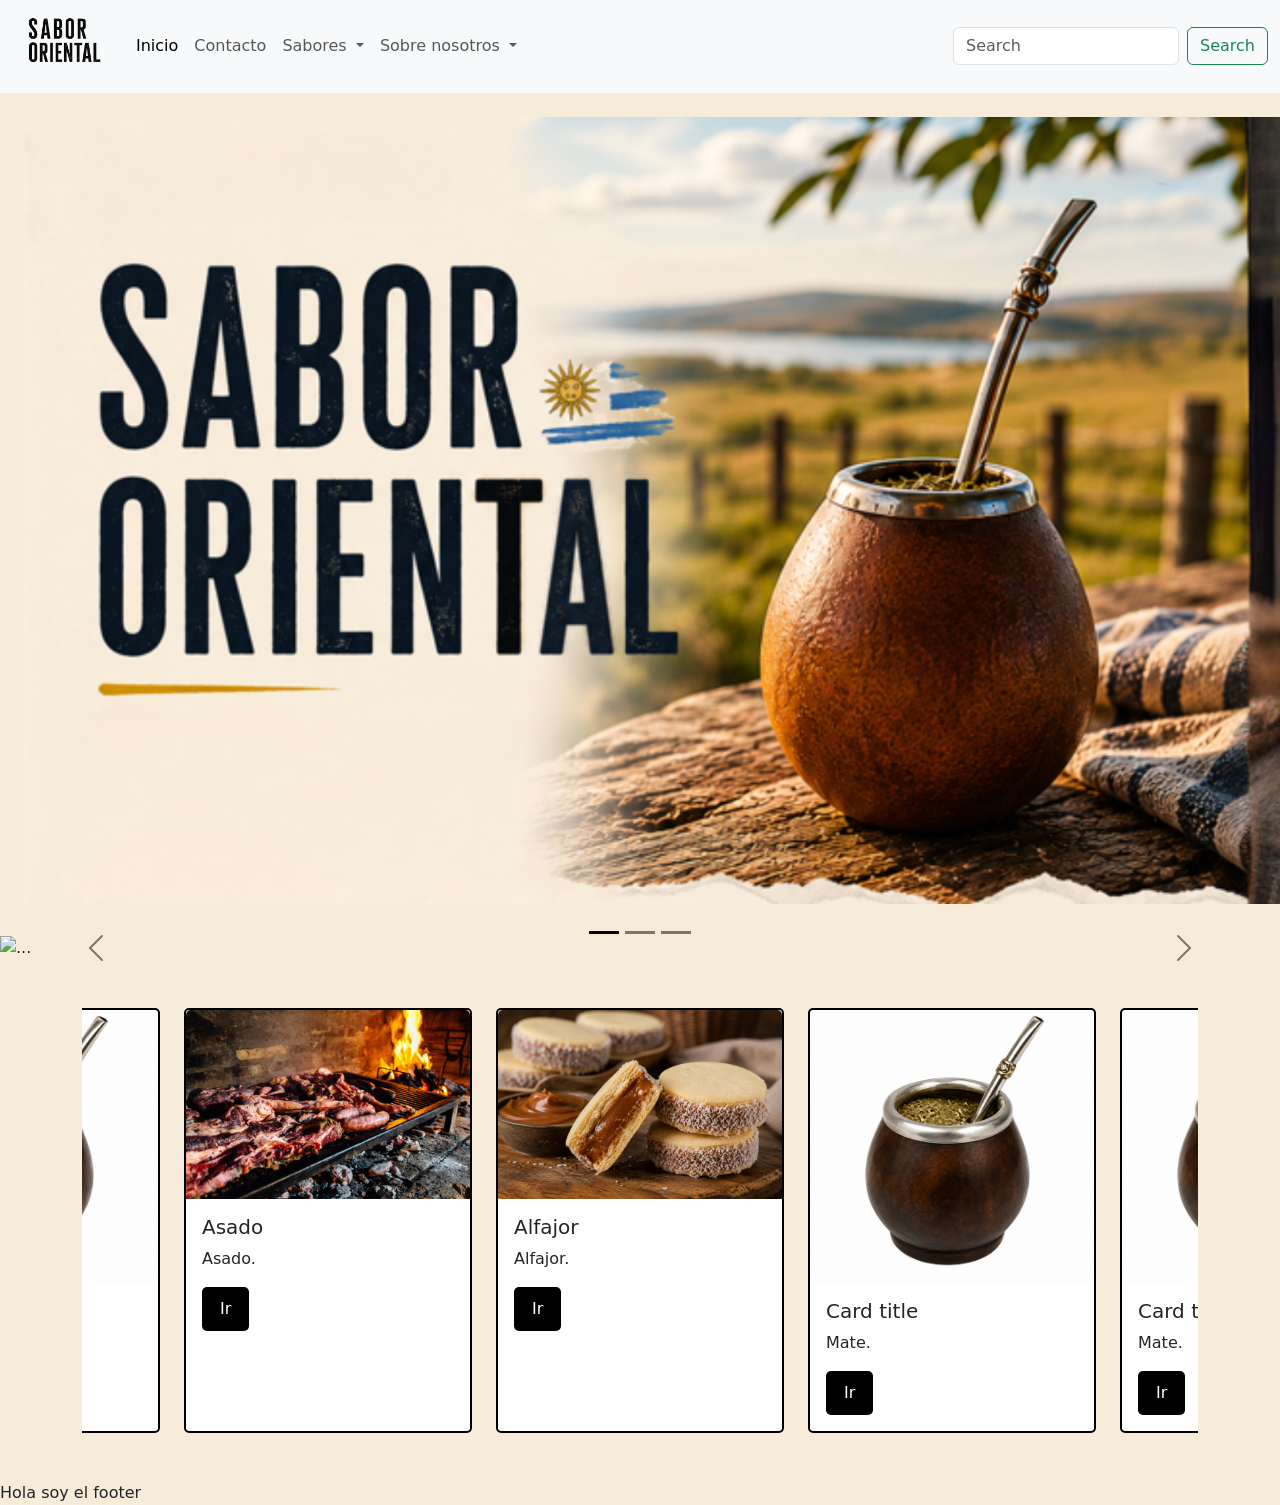
==== front/home/index.html @ 4f82138b "carrusel para arreglar" ====
<!doctype html>
<!-- Tipo de documento HTML5 -->
<html lang="es">
  <!-- Idioma de la página configurado a español -->
  <head>
    <!-- Conjunto de caracteres para la página -->
    <meta charset="UTF-8" />
    <!-- Permite que el diseño responda al ancho de pantalla de dispositivos móviles -->
    <meta name="viewport" content="width=device-width, initial-scale=1.0" />
    <!-- Título que se muestra en la pestaña del navegador -->
    <title>Revista Digital</title>
    <link
      href="https://cdn.jsdelivr.net/npm/bootstrap@5.3.8/dist/css/bootstrap.min.css"
      rel="stylesheet"
      integrity="sha384-sRIl4kxILFvY47J16cr9ZwB07vP4J8+LH7qKQnuqkuIAvNWLzeN8tE5YBujZqJLB"
      crossorigin="anonymous"
    />

    <!-- Estilos personalizados del proyecto -->
    <link rel="stylesheet" href="/front/css/estilos.css" />
  </head>
  <body>
    <!-- Barra de navegación simple con el nombre del sitio -->
    <nav class="navbar navbar-expand-lg bg-body-tertiary">
      <div class="container-fluid">
        <a class="navbar-brand" href="#">
          <img
            src="/front/imagenes/titulo.png"
            width="100"
            height="auto"
            alt="Logo"
          />
        </a>
        <button
          class="navbar-toggler"
          type="button"
          data-bs-toggle="collapse"
          data-bs-target="#navbarSupportedContent"
          aria-controls="navbarSupportedContent"
          aria-expanded="false"
          aria-label="Toggle navigation"
        >
          <span class="navbar-toggler-icon"></span>
        </button>
        <div class="collapse navbar-collapse" id="navbarSupportedContent">
          <ul class="navbar-nav me-auto mb-2 mb-lg-0">
            <li class="nav-item">
              <a class="nav-link active" aria-current="page" href="#">Inicio</a>
            </li>
            <li class="nav-item">
              <a class="nav-link" href="#">Contacto</a>
            </li>
            <li class="nav-item dropdown">
              <a
                class="nav-link dropdown-toggle"
                href="#"
                role="button"
                data-bs-toggle="dropdown"
                aria-expanded="false"
              >
                Sabores
              </a>
              <ul class="dropdown-menu">
                <li><a class="dropdown-item" href="#">Asado</a></li>
                <li><a class="dropdown-item" href="#">Torta frita</a></li>
                <li><a class="dropdown-item" href="#">Chivito</a></li>
                <li><a class="dropdown-item" href="#">Alfajor</a></li>
                <li><a class="dropdown-item" href="#">Mate</a></li>
                <li><hr class="dropdown-divider" /></li>
                <li>
                  <a class="dropdown-item" href="#">Something else here</a>
                </li>
              </ul>
            </li>
            <li class="nav-item dropdown">
              <a
                class="nav-link dropdown-toggle"
                href="#"
                role="button"
                data-bs-toggle="dropdown"
                aria-expanded="false"
              >
                Sobre nosotros
              </a>
              <ul class="dropdown-menu">
                <li><a class="dropdown-item" href="#">Lusmila</a></li>
                <li><a class="dropdown-item" href="#">Agustin</a></li>
                <li><a class="dropdown-item" href="#">Martha</a></li>
                <li><a class="dropdown-item" href="#">Santiago</a></li>
                <li><a class="dropdown-item" href="#">Pablo</a></li>
                <li><hr class="dropdown-divider" /></li>
                <li>
                  <a class="dropdown-item" href="#">Grupo 4 </a>
                </li>
              </ul>
            </li>
          </ul>
          <form class="d-flex" role="search">
            <input
              class="form-control me-2"
              type="search"
              placeholder="Search"
              aria-label="Search"
            />
            <button class="btn btn-outline-success" type="submit">
              Search
            </button>
          </form>
        </div>
      </div>
    </nav>
    <main>
      <!-- Sección principal de cabecera con un contenedor Bootstrap -->
      <hero class="container my-5">
        <h1 class="">
          <!-- Imagen del título del sitio -->
          <img
            class="cabecera"
            src="/front/imagenes/Saborfinal.png"
            width="px"
            height=""
            alt="titulo"
          />
        </h1>
      </hero>
      <div id="carouselExampleDark" class="carousel carousel-dark slide">
        <div class="carousel-indicators">
          <button
            type="button"
            data-bs-target="#carouselExampleDark"
            data-bs-slide-to="0"
            class="active"
            aria-current="true"
            aria-label="Slide 1"
          ></button>
          <button
            type="button"
            data-bs-target="#carouselExampleDark"
            data-bs-slide-to="1"
            aria-label="Slide 2"
          ></button>
          <button
            type="button"
            data-bs-target="#carouselExampleDark"
            data-bs-slide-to="2"
            aria-label="Slide 3"
          ></button>
        </div>
        <div class="carousel-inner">
          <div class="carousel-item active" data-bs-interval="10000">
            <img src="..." class="d-block w-100" alt="..." />
            <div class="carousel-caption d-none d-md-block">
              <h5>First slide label</h5>
              <p>
                Some representative placeholder content for the first slide.
              </p>
            </div>
          </div>
          <div class="carousel-item" data-bs-interval="2000">
            <img src="/front/imagenes/asado.jpg" class="d-block w-50" alt="" />
            <div class="carousel-caption d-none d-md-block">
              <h5>Asado</h5>
              <p>3 tristes tigres</p>
            </div>
          </div>
          <div class="carousel-item">
            <img
              src="/front/imagenes/Alfajor.png"
              class="d-block w-50"
              alt="..."
            />
            <div class="carousel-caption d-none d-md-block">
              <h5>Alfajor</h5>
              <p>tragan trigo en un trigal.</p>
            </div>
          </div>
        </div>
        <button
          class="carousel-control-prev"
          type="button"
          data-bs-target="#carouselExampleDark"
          data-bs-slide="prev"
        >
          <span class="carousel-control-prev-icon" aria-hidden="true"></span>
          <span class="visually-hidden">Previous</span>
        </button>
        <button
          class="carousel-control-next"
          type="button"
          data-bs-target="#carouselExampleDark"
          data-bs-slide="next"
        >
          <span class="carousel-control-next-icon" aria-hidden="true"></span>
          <span class="visually-hidden">Next</span>
        </button>
      </div>
      <!-- Bloque índice o tarjeta principal -->
      <section class="indice">
        <div class="container">
          <div class="cards-row">
            <div class="card" style="width: 18rem">
              <img
                src="/front/imagenes/matecard.png"
                width="150"
                height="auto"
                class="card-img-top mx-auto"
                alt="Mate"
              />
              <div class="card-body">
                <h5 class="card-title">Card title</h5>
                <p class="card-text">Mate.</p>
                <button type="button" class="botonmate">Ir</button>
              </div>
            </div>
            <div class="card" style="width: 18rem">
              <img
                src="/front/imagenes/asado.jpg"
                width="150"
                height="auto"
                class="card-img-top mx-auto"
                alt="Asado"
              />
              <div class="card-body">
                <h5 class="card-title">Asado</h5>
                <p class="card-text">Asado.</p>
                <button type="button" class="botonmate">Ir</button>
              </div>
            </div>
            <div class="card" style="width: 18rem">
              <img
                src="/front/imagenes/Alfajor.png"
                width="150"
                height="auto"
                class="card-img-top mx-auto"
                alt="Alfajor"
              />
              <div class="card-body">
                <h5 class="card-title">Alfajor</h5>
                <p class="card-text">Alfajor.</p>
                <button type="button" class="botonmate">Ir</button>
              </div>
            </div>
            <div class="card" style="width: 18rem">
              <img
                src="/front/imagenes/matecard.png"
                width="150"
                height="auto"
                class="card-img-top mx-auto"
                alt="Mate"
              />
              <div class="card-body">
                <h5 class="card-title">Card title</h5>
                <p class="card-text">Mate.</p>
                <button type="button" class="botonmate">Ir</button>
              </div>
            </div>
            <div class="card" style="width: 18rem">
              <img
                src="/front/imagenes/matecard.png"
                width="150"
                height="auto"
                class="card-img-top mx-auto"
                alt="Mate"
              />
              <div class="card-body">
                <h5 class="card-title">Card title</h5>
                <p class="card-text">Mate.</p>
                <button type="button" class="botonmate">Ir</button>
              </div>
            </div>
          </div>
        </div>
      </section>
      <!-- Secciones vacías para futuros artículos o contenido adicional -->
      <section class="articulo1"></section>
      <section class="articulo2"></section>
      <section class="articulo3"></section>
      <section class="articulo4"></section>
      <section class="articulo5"></section>

      <!-- Pie de página del sitio -->
      <footer>Hola soy el footer</footer>
    </main>
    <!-- JavaScript de Bootstrap para funcionalidad de componentes -->
    <script
      src="https://cdn.jsdelivr.net/npm/bootstrap@5.3.8/dist/js/bootstrap.bundle.min.js"
      integrity="sha384-FKyoEForCGlyvwx9Hj09JcYn3nv7wiPVlz7YYwJrWVcXK/BmnVDxM+D2scQbITxI"
      crossorigin="anonymous"
    ></script>
    <!-- Enlace al archivo JavaScript local del proyecto -->
    <script src="index.js"></script>
  </body>
</html>
---- front/css/estilos.css ----
/* Estilos para el contenedor de tarjeta */
.card {
  border: 2px solid #000000;
  border-radius: 5px;
}

/* Color de fondo de toda la página */
body {
  background-color: #f7ebda;
}

/* Estilo para el botón personalizado de la tarjeta */
.botonmate {
  background-color: #000000;
  color: #ffffff;
  padding: 10px 18px;
  border: none;
  border-radius: 5px;
  cursor: pointer;
}
.indice {
  padding: 2rem 0;
}
.cards-row {
  display: flex;
  flex-wrap: nowrap;
  justify-content: center;
  gap: 1.5rem;
  overflow-x: auto;
  padding: 1rem 1.5rem 1rem;
  margin: 0 auto;
  scroll-snap-type: x mandatory;
  -webkit-overflow-scrolling: touch;
}
.cards-row::-webkit-scrollbar {
  height: 8px;
}
.cards-row::-webkit-scrollbar-thumb {
  background: rgba(0, 0, 0, 0.2);
  border-radius: 4px;
}
.cards-row .card {
  flex: 0 0 auto;
  scroll-snap-align: center;
}

nav {
  display: flex;

  background-color: white;
}

.cabecera {
  width: 100%; /* Ocupa el ancho disponible... */ /* ...pero nunca va a medir más de 400px */
  height: auto; /* Mantiene la proporción para que no se deforme */
}
.btnarticulos {
  right: 0%;
  position: absolute;
}
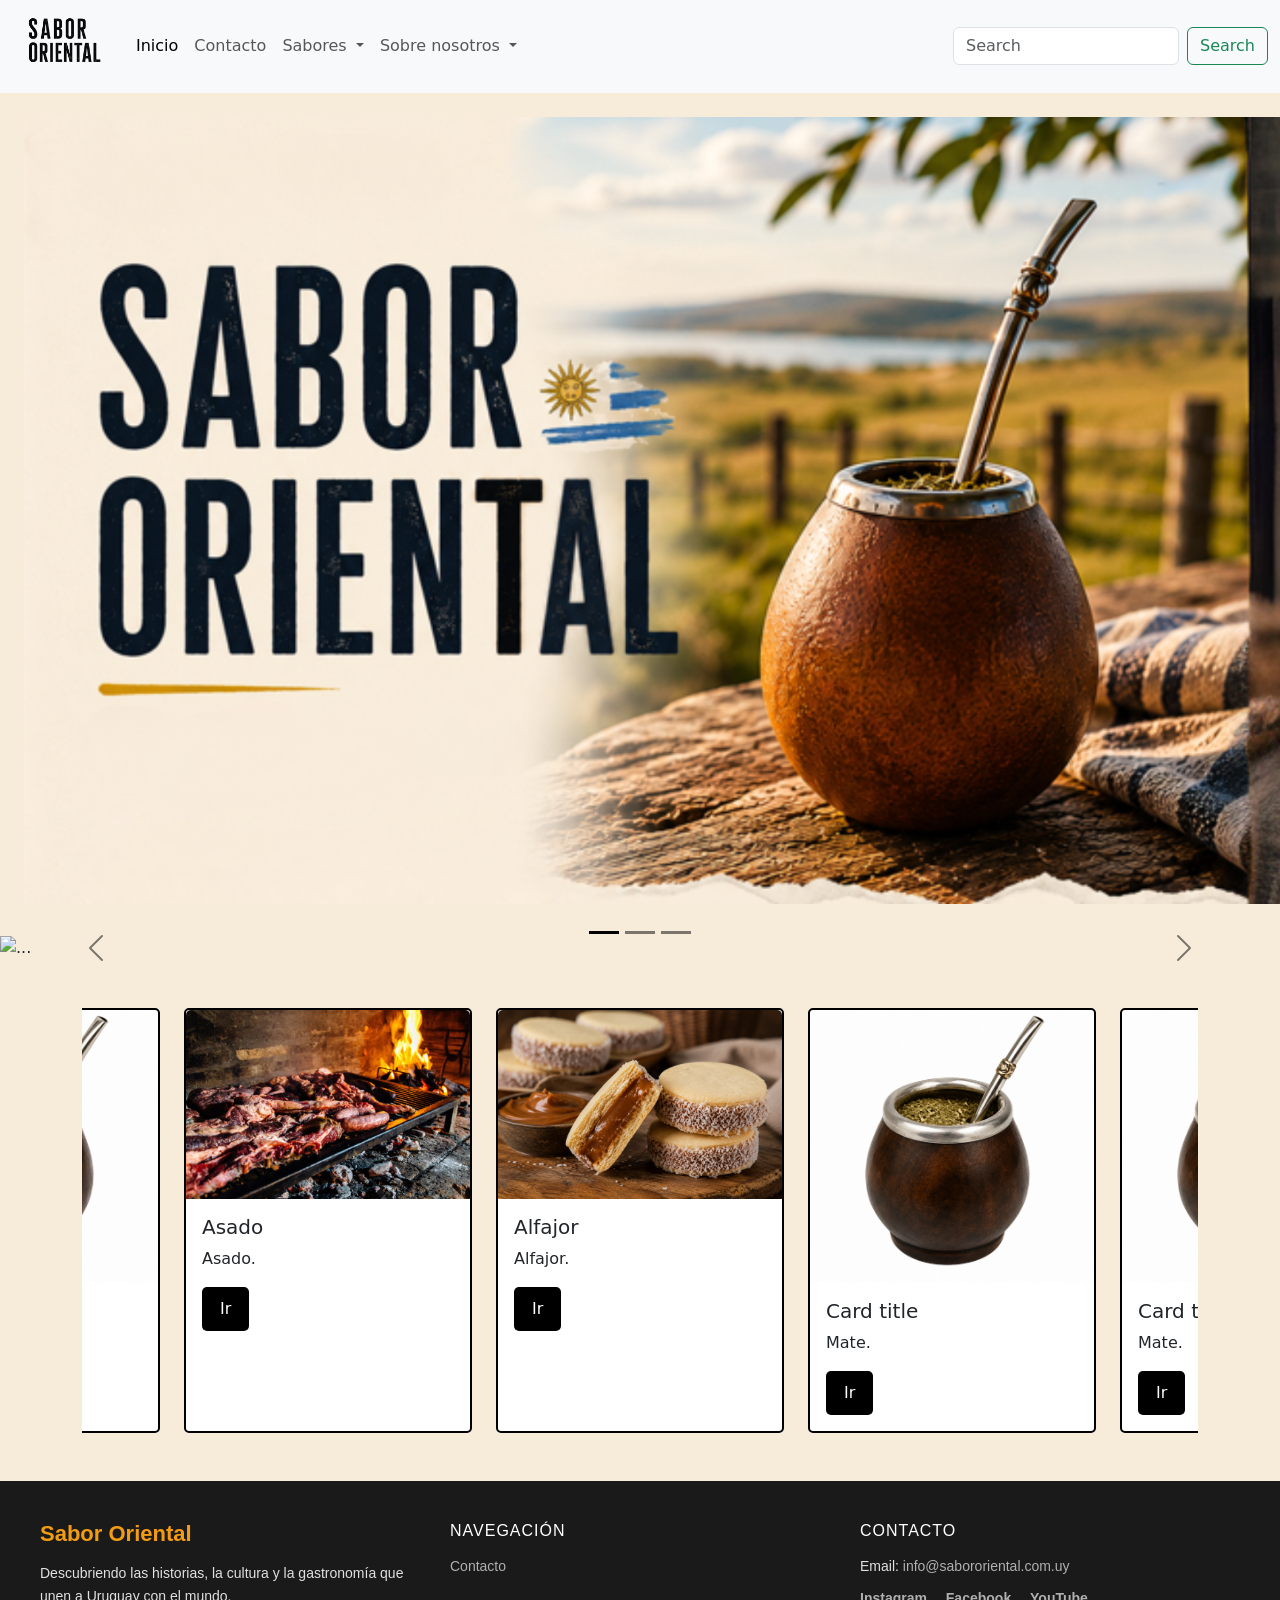
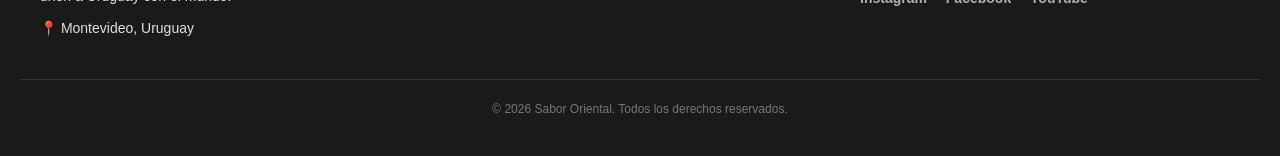
==== commit dcc48162: "footer" ====
--- a/front/home/index.html
+++ b/front/home/index.html
@@ -279,7 +279,46 @@
       <section class="articulo5"></section>
 
       <!-- Pie de página del sitio -->
-      <footer>Hola soy el footer</footer>
+      <footer>
+        <footer class="footer-sabor-oriental">
+          <div class="footer-container">
+            <div class="footer-section sobre-nosotros">
+              <h3>Sabor Oriental</h3>
+              <p>
+                Descubriendo las historias, la cultura y la gastronomía que unen
+                a Uruguay con el mundo.
+              </p>
+              <p class="ubicacion">📍 Montevideo, Uruguay</p>
+            </div>
+
+            <div class="footer-section enlaces">
+              <h4>Navegación</h4>
+              <ul>
+                <li><a href="/contacto">Contacto</a></li>
+              </ul>
+            </div>
+
+            <div class="footer-section contacto-redes">
+              <h4>Contacto</h4>
+              <p>
+                Email:
+                <a href="mailto:info@sabororiental.com.uy"
+                  >info@sabororiental.com.uy</a
+                >
+              </p>
+              <div class="redes-sociales">
+                <a href="#" target="_blank">Instagram</a>
+                <a href="#" target="_blank">Facebook</a>
+                <a href="#" target="_blank">YouTube</a>
+              </div>
+            </div>
+          </div>
+
+          <div class="footer-bottom">
+            <p>&copy; 2026 Sabor Oriental. Todos los derechos reservados.</p>
+          </div>
+        </footer>
+      </footer>
     </main>
     <!-- JavaScript de Bootstrap para funcionalidad de componentes -->
     <script
--- a/front/css/estilos.css
+++ b/front/css/estilos.css
@@ -58,3 +58,89 @@
   right: 0%;
   position: absolute;
 }
+.footer-sabor-oriental {
+  background-color: #1a1a1a; /* Fondo oscuro elegante */
+  color: #e0e0e0;
+  padding: 40px 20px 20px 20px;
+  font-family: "Helvetica Neue", Arial, sans-serif;
+  font-size: 14px;
+  line-height: 1.6;
+}
+
+.footer-container {
+  max-width: 1200px;
+  margin: 0 auto;
+  display: grid;
+  grid-template-columns: repeat(auto-fit, minmax(250px, 1fr));
+  gap: 30px;
+}
+
+/* Títulos de las secciones */
+.footer-section h3 {
+  color: #f39c12; /* Color dorado / naranja cálido */
+  font-size: 22px;
+  margin-bottom: 15px;
+  font-weight: bold;
+}
+
+.footer-section h4 {
+  color: #ffffff;
+  font-size: 16px;
+  margin-bottom: 15px;
+  text-transform: uppercase;
+  letter-spacing: 1px;
+}
+
+.footer-section p {
+  margin: 0 0 10px 0;
+}
+
+/* Enlaces y Listas */
+.footer-section ul {
+  list-style: none;
+  padding: 0;
+  margin: 0;
+}
+
+.footer-section ul li {
+  margin-bottom: 8px;
+}
+
+.footer-section a {
+  color: #b0b0b0;
+  text-decoration: none;
+  transition: color 0.3s ease;
+}
+
+.footer-section a:hover {
+  color: #f39c12; /* Color al pasar el mouse */
+}
+
+/* Redes Sociales */
+.redes-sociales a {
+  display: inline-block;
+  margin-right: 15px;
+  font-weight: bold;
+}
+
+/* Barra Inferior de Créditos */
+.footer-bottom {
+  border-top: 1px solid #333;
+  margin-top: 30px;
+  padding-top: 20px;
+  text-align: center;
+  font-size: 12px;
+  color: #777;
+}
+
+/* ==========================================
+   RESPONSIVE (Adaptación a Celulares)
+   ========================================== */
+@media (max-width: 768px) {
+  .footer-container {
+    text-align: center;
+  }
+  .redes-sociales a {
+    margin: 0 10px;
+  }
+}
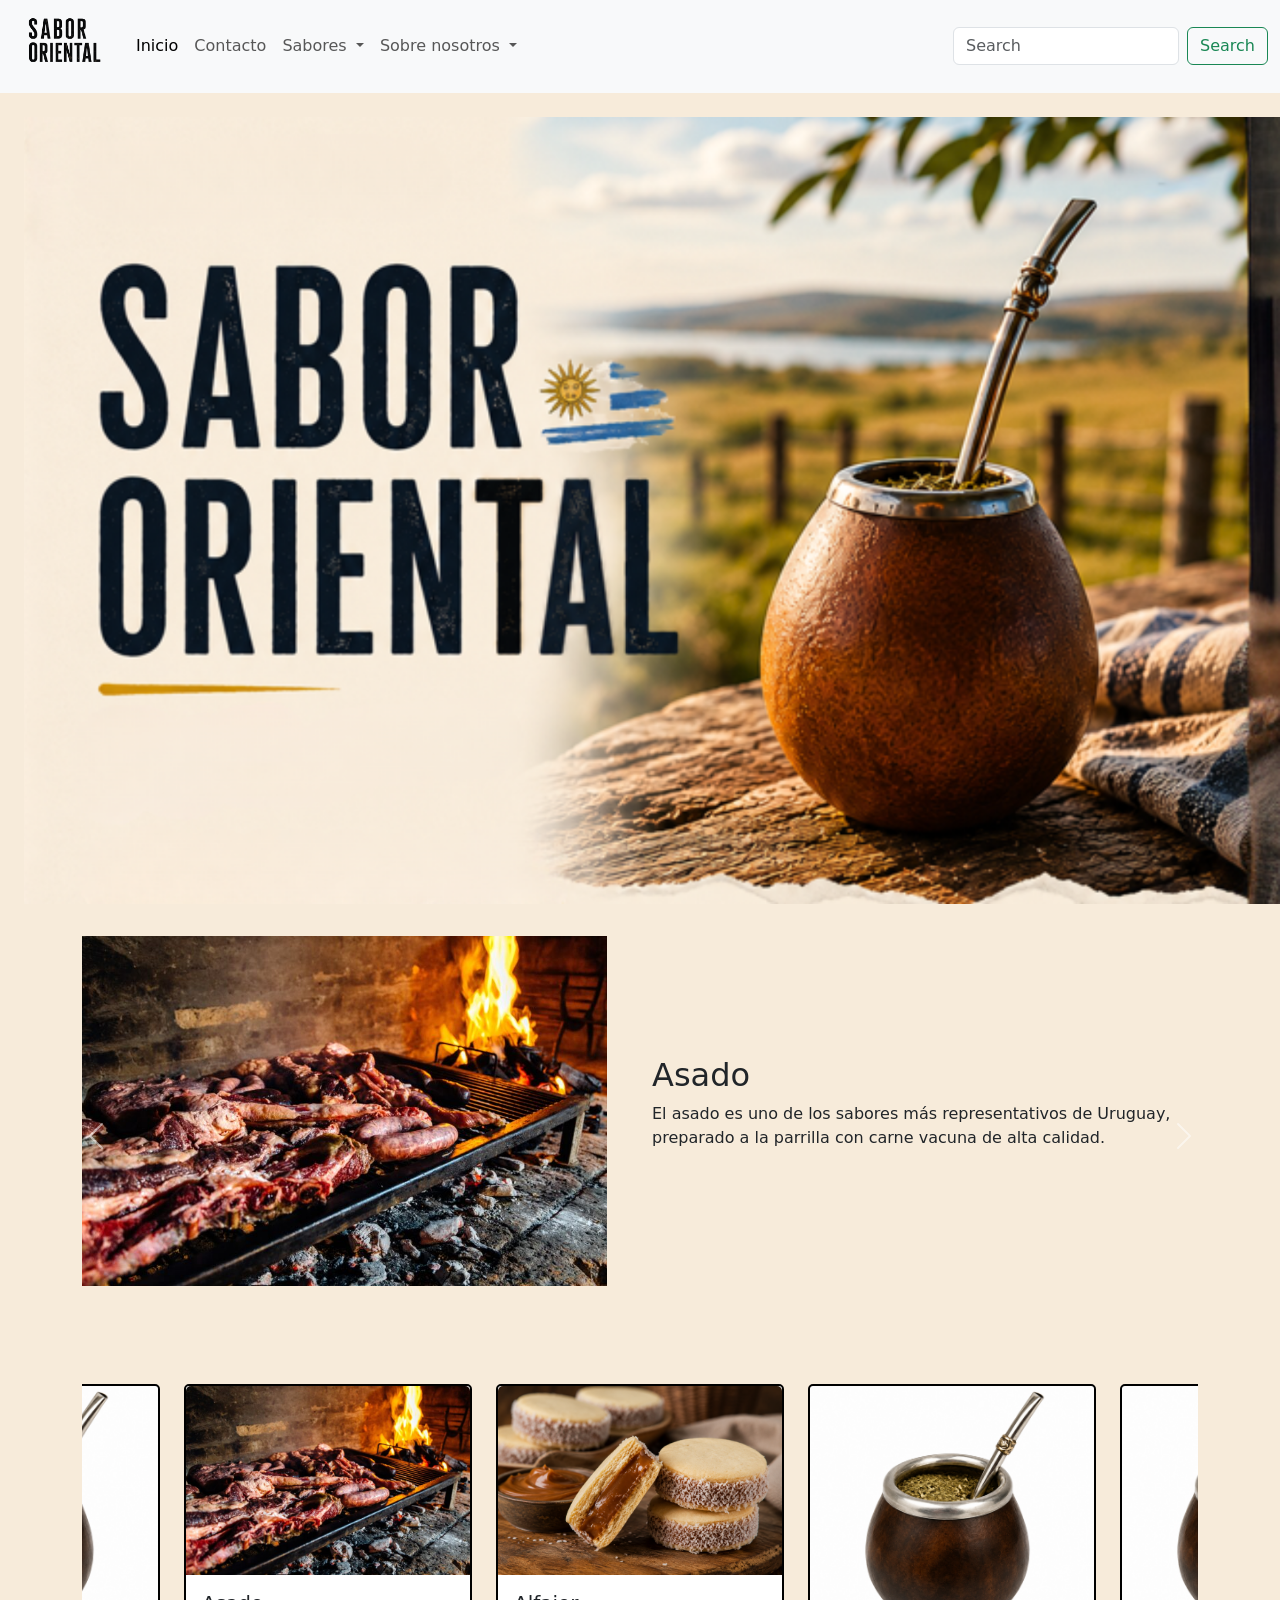
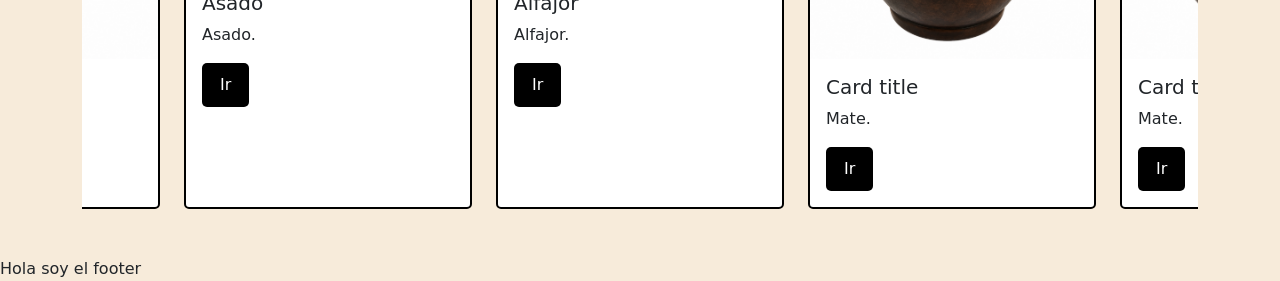
==== commit 7457ba47: "carrusel actualizado" ====
--- a/front/home/index.html
+++ b/front/home/index.html
@@ -123,75 +123,135 @@
           />
         </h1>
       </hero>
-      <div id="carouselExampleDark" class="carousel carousel-dark slide">
-        <div class="carousel-indicators">
-          <button
-            type="button"
-            data-bs-target="#carouselExampleDark"
-            data-bs-slide-to="0"
-            class="active"
-            aria-current="true"
-            aria-label="Slide 1"
-          ></button>
-          <button
-            type="button"
-            data-bs-target="#carouselExampleDark"
-            data-bs-slide-to="1"
-            aria-label="Slide 2"
-          ></button>
-          <button
-            type="button"
-            data-bs-target="#carouselExampleDark"
-            data-bs-slide-to="2"
-            aria-label="Slide 3"
-          ></button>
+      <div id="carouselExampleDark" class="carousel slide">
+        <div class="carousel-inner">
+          <div class="carousel-item active">
+            <div class="container">
+              <div class="row align-items-center">
+                <!-- Imagen -->
+                <div class="col-md-6">
+                  <img
+                    src="/front/imagenes/asado.jpg"
+                    class="img-fluid"
+                    alt="Asado"
+                  />
+                </div>
+
+                <!-- Texto -->
+                <div class="col-md-6">
+                  <h2>Asado</h2>
+                  <p>
+                    El asado es uno de los sabores más representativos de
+                    Uruguay, preparado a la parrilla con carne vacuna de alta
+                    calidad.
+                  </p>
+                </div>
+              </div>
+            </div>
+          </div>
+
+          <div class="carousel-item">
+            <div class="container">
+              <div class="row align-items-center">
+                <div class="col-md-6">
+                  <img
+                    src="/front/imagenes/matecard.png"
+                    class="img-fluid"
+                    alt="Mate"
+                  />
+                </div>
+
+                <div class="col-md-6">
+                  <h2>Mate</h2>
+                  <p>
+                    Bebida tradicional que forma parte de la vida cotidiana y la
+                    identidad uruguaya.
+                  </p>
+                </div>
+              </div>
+            </div>
+          </div>
+          <div class="carousel-item">
+            <div class="container">
+              <div class="row align-items-center">
+                <div class="col-md-6">
+                  <img
+                    src="/front/imagenes/torta.png"
+                    class="img-fluid"
+                    alt="Mate"
+                  />
+                </div>
+
+                <div class="col-md-6">
+                  <h2>torta frita</h2>
+                  <p>
+                    Bebida tradicional que forma parte de la vida cotidiana y la
+                    identidad uruguaya.
+                  </p>
+                </div>
+              </div>
+            </div>
+          </div>
+          <div class="carousel-item">
+            <div class="container">
+              <div class="row align-items-center">
+                <div class="col-md-6">
+                  <img
+                    src="/front/imagenes/chivito.png"
+                    class="img-fluid"
+                    alt="Mate"
+                  />
+                </div>
+
+                <div class="col-md-6">
+                  <h2>chivito</h2>
+                  <p>
+                    Bebida tradicional que forma parte de la vida cotidiana y la
+                    identidad uruguaya.
+                  </p>
+                </div>
+              </div>
+            </div>
+          </div>
+          <div class="carousel-item">
+            <div class="container">
+              <div class="row align-items-center">
+                <div class="col-md-6">
+                  <img
+                    src="/front/imagenes/Alfajor.png"
+                    class="img-fluid"
+                    alt="Dulce de leche"
+                  />
+                </div>
+
+                <div class="col-md-6">
+                  <h2>Dulce de leche</h2>
+                  <p>
+                    Uno de los productos más populares de la repostería
+                    uruguaya.
+                  </p>
+                </div>
+              </div>
+            </div>
+          </div>
         </div>
-        <div class="carousel-inner">
-          <div class="carousel-item active" data-bs-interval="10000">
-            <img src="..." class="d-block w-100" alt="..." />
-            <div class="carousel-caption d-none d-md-block">
-              <h5>First slide label</h5>
-              <p>
-                Some representative placeholder content for the first slide.
-              </p>
-            </div>
-          </div>
-          <div class="carousel-item" data-bs-interval="2000">
-            <img src="/front/imagenes/asado.jpg" class="d-block w-50" alt="" />
-            <div class="carousel-caption d-none d-md-block">
-              <h5>Asado</h5>
-              <p>3 tristes tigres</p>
-            </div>
-          </div>
-          <div class="carousel-item">
-            <img
-              src="/front/imagenes/Alfajor.png"
-              class="d-block w-50"
-              alt="..."
-            />
-            <div class="carousel-caption d-none d-md-block">
-              <h5>Alfajor</h5>
-              <p>tragan trigo en un trigal.</p>
-            </div>
-          </div>
-        </div>
+
         <button
           class="carousel-control-prev"
           type="button"
           data-bs-target="#carouselExampleDark"
           data-bs-slide="prev"
         >
-          <span class="carousel-control-prev-icon" aria-hidden="true"></span>
-          <span class="visually-hidden">Previous</span>
+          <span class="carousel-control-prev-icon"></span>
         </button>
+
         <button
           class="carousel-control-next"
           type="button"
           data-bs-target="#carouselExampleDark"
           data-bs-slide="next"
         >
-          <span class="carousel-control-next-icon" aria-hidden="true"></span>
-          <span class="visually-hidden">Next</span>
+          <span class="carousel-control-next-icon"></span>
         </button>
       </div>
       <!-- Bloque índice o tarjeta principal -->
@@ -279,46 +339,7 @@
       <section class="articulo5"></section>
 
       <!-- Pie de página del sitio -->
-      <footer>
-        <footer class="footer-sabor-oriental">
-          <div class="footer-container">
-            <div class="footer-section sobre-nosotros">
-              <h3>Sabor Oriental</h3>
-              <p>
-                Descubriendo las historias, la cultura y la gastronomía que unen
-                a Uruguay con el mundo.
-              </p>
-              <p class="ubicacion">📍 Montevideo, Uruguay</p>
-            </div>
-
-            <div class="footer-section enlaces">
-              <h4>Navegación</h4>
-              <ul>
-                <li><a href="/contacto">Contacto</a></li>
-              </ul>
-            </div>
-
-            <div class="footer-section contacto-redes">
-              <h4>Contacto</h4>
-              <p>
-                Email:
-                <a href="mailto:info@sabororiental.com.uy"
-                  >info@sabororiental.com.uy</a
-                >
-              </p>
-              <div class="redes-sociales">
-                <a href="#" target="_blank">Instagram</a>
-                <a href="#" target="_blank">Facebook</a>
-                <a href="#" target="_blank">YouTube</a>
-              </div>
-            </div>
-          </div>
-
-          <div class="footer-bottom">
-            <p>&copy; 2026 Sabor Oriental. Todos los derechos reservados.</p>
-          </div>
-        </footer>
-      </footer>
+      <footer>Hola soy el footer</footer>
     </main>
     <!-- JavaScript de Bootstrap para funcionalidad de componentes -->
     <script
--- a/front/css/estilos.css
+++ b/front/css/estilos.css
@@ -58,89 +58,11 @@
   right: 0%;
   position: absolute;
 }
-.footer-sabor-oriental {
-  background-color: #1a1a1a; /* Fondo oscuro elegante */
-  color: #e0e0e0;
-  padding: 40px 20px 20px 20px;
-  font-family: "Helvetica Neue", Arial, sans-serif;
-  font-size: 14px;
-  line-height: 1.6;
+.carousel-item {
+  min-height: 400px;
 }
 
-.footer-container {
-  max-width: 1200px;
-  margin: 0 auto;
-  display: grid;
-  grid-template-columns: repeat(auto-fit, minmax(250px, 1fr));
-  gap: 30px;
+.carousel-item img {
+  max-height: 350px;
+  object-fit: cover;
 }
-
-/* Títulos de las secciones */
-.footer-section h3 {
-  color: #f39c12; /* Color dorado / naranja cálido */
-  font-size: 22px;
-  margin-bottom: 15px;
-  font-weight: bold;
-}
-
-.footer-section h4 {
-  color: #ffffff;
-  font-size: 16px;
-  margin-bottom: 15px;
-  text-transform: uppercase;
-  letter-spacing: 1px;
-}
-
-.footer-section p {
-  margin: 0 0 10px 0;
-}
-
-/* Enlaces y Listas */
-.footer-section ul {
-  list-style: none;
-  padding: 0;
-  margin: 0;
-}
-
-.footer-section ul li {
-  margin-bottom: 8px;
-}
-
-.footer-section a {
-  color: #b0b0b0;
-  text-decoration: none;
-  transition: color 0.3s ease;
-}
-
-.footer-section a:hover {
-  color: #f39c12; /* Color al pasar el mouse */
-}
-
-/* Redes Sociales */
-.redes-sociales a {
-  display: inline-block;
-  margin-right: 15px;
-  font-weight: bold;
-}
-
-/* Barra Inferior de Créditos */
-.footer-bottom {
-  border-top: 1px solid #333;
-  margin-top: 30px;
-  padding-top: 20px;
-  text-align: center;
-  font-size: 12px;
-  color: #777;
-}
-
-/* ==========================================
-   RESPONSIVE (Adaptación a Celulares)
-   ========================================== */
-@media (max-width: 768px) {
-  .footer-container {
-    text-align: center;
-  }
-  .redes-sociales a {
-    margin: 0 10px;
-  }
-}
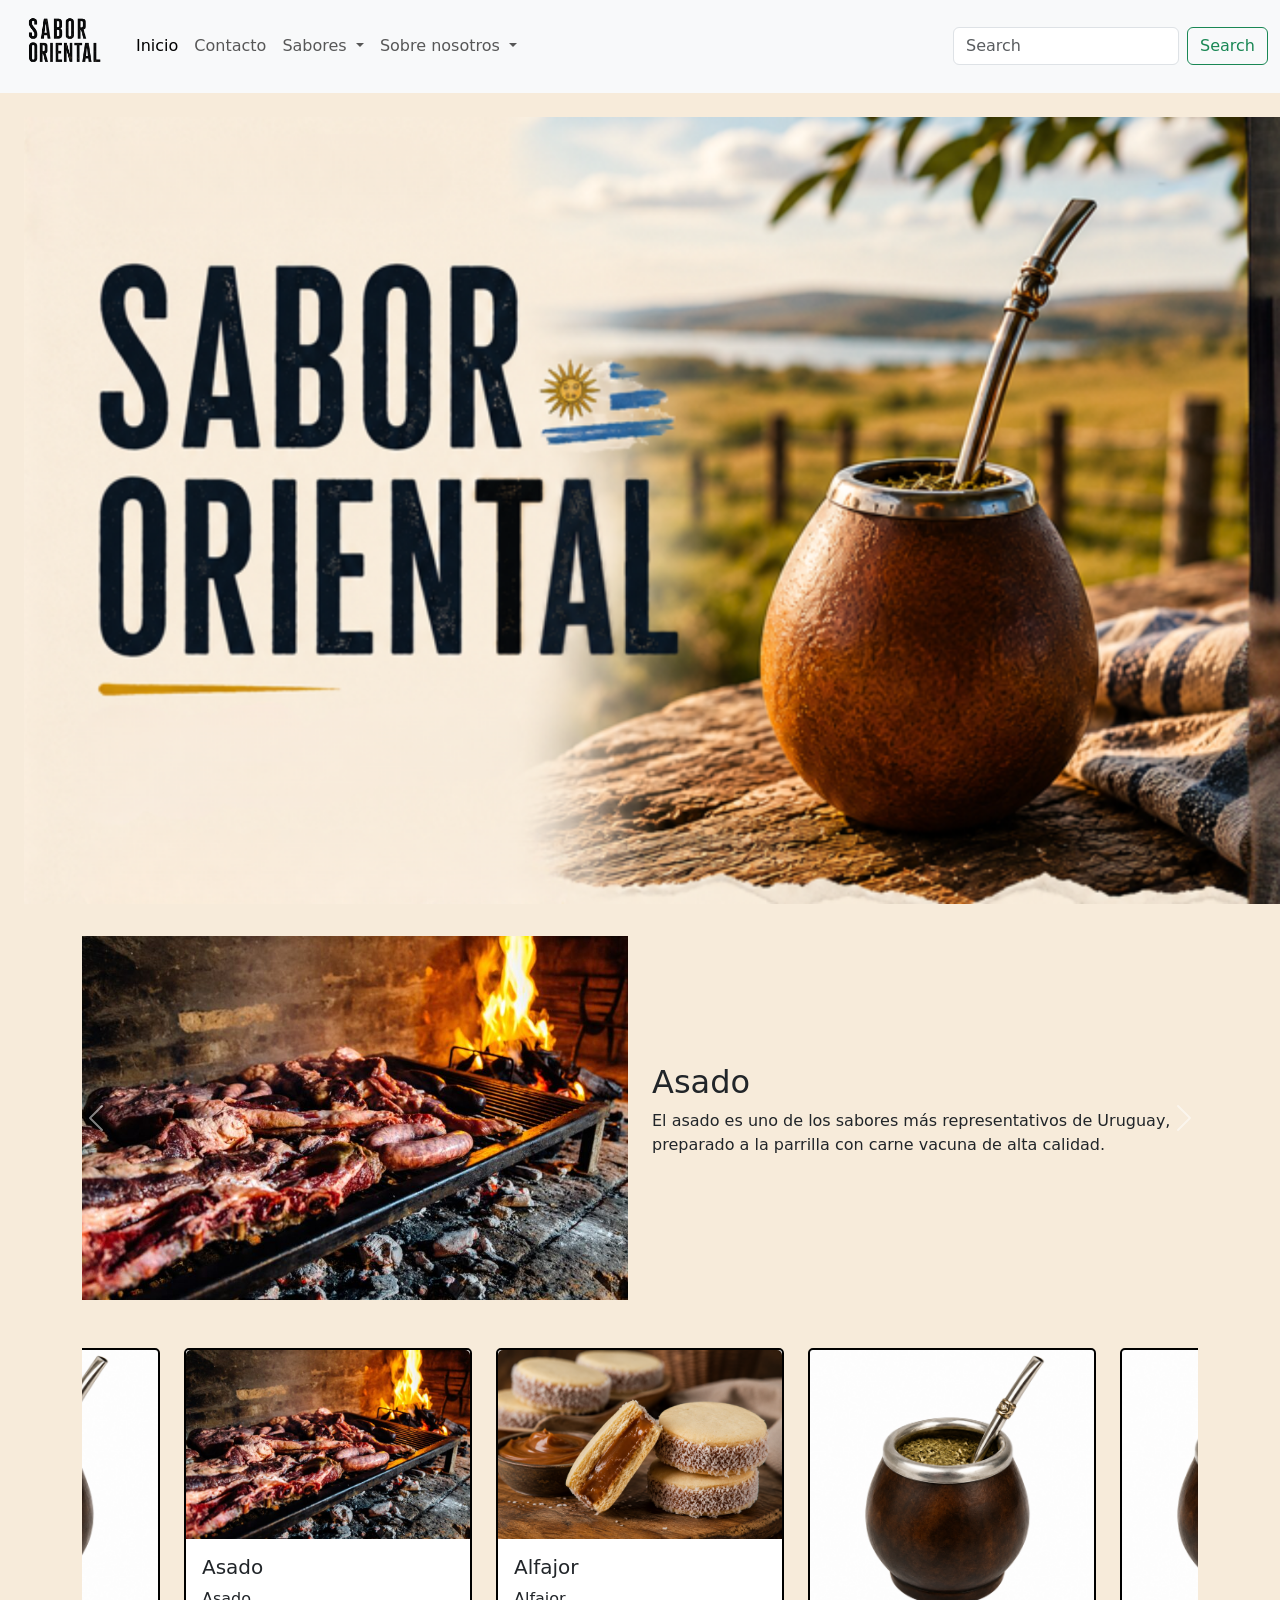
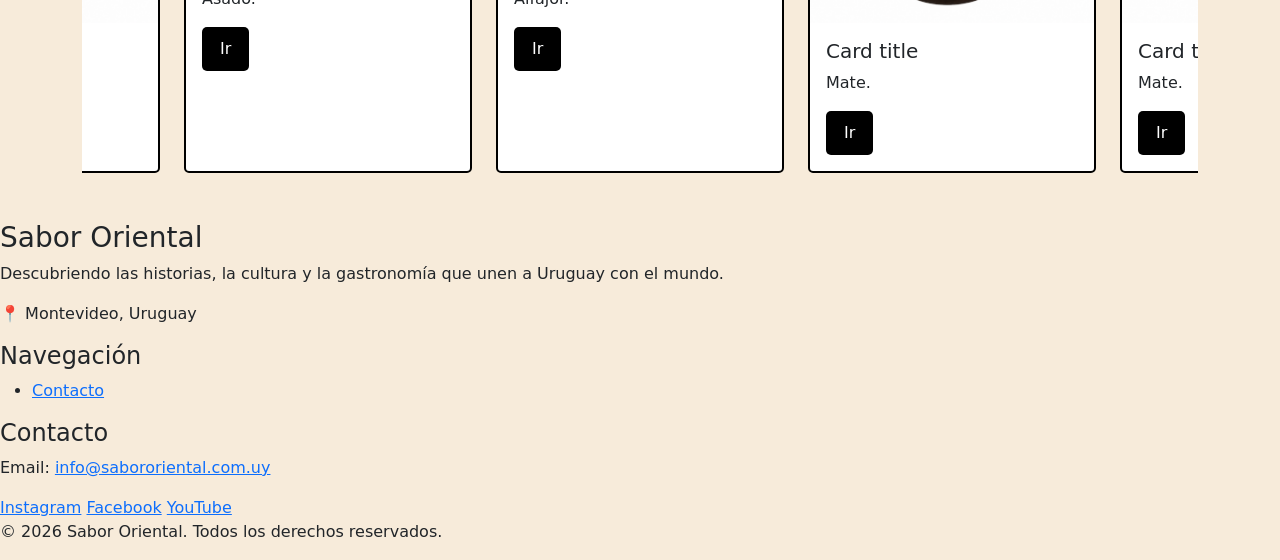
==== commit 01c2ce69: "Merge branch 'main' of https://github.com/Pabloom12/FrontEndgrupo4" ====
--- a/front/home/index.html
+++ b/front/home/index.html
@@ -339,7 +339,46 @@
       <section class="articulo5"></section>
 
       <!-- Pie de página del sitio -->
-      <footer>Hola soy el footer</footer>
+      <footer>
+        <footer class="footer-sabor-oriental">
+          <div class="footer-container">
+            <div class="footer-section sobre-nosotros">
+              <h3>Sabor Oriental</h3>
+              <p>
+                Descubriendo las historias, la cultura y la gastronomía que unen
+                a Uruguay con el mundo.
+              </p>
+              <p class="ubicacion">📍 Montevideo, Uruguay</p>
+            </div>
+
+            <div class="footer-section enlaces">
+              <h4>Navegación</h4>
+              <ul>
+                <li><a href="/contacto">Contacto</a></li>
+              </ul>
+            </div>
+
+            <div class="footer-section contacto-redes">
+              <h4>Contacto</h4>
+              <p>
+                Email:
+                <a href="mailto:info@sabororiental.com.uy"
+                  >info@sabororiental.com.uy</a
+                >
+              </p>
+              <div class="redes-sociales">
+                <a href="#" target="_blank">Instagram</a>
+                <a href="#" target="_blank">Facebook</a>
+                <a href="#" target="_blank">YouTube</a>
+              </div>
+            </div>
+          </div>
+
+          <div class="footer-bottom">
+            <p>&copy; 2026 Sabor Oriental. Todos los derechos reservados.</p>
+          </div>
+        </footer>
+      </footer>
     </main>
     <!-- JavaScript de Bootstrap para funcionalidad de componentes -->
     <script
--- a/front/css/estilos.css
+++ b/front/css/estilos.css
@@ -58,11 +58,3 @@
   right: 0%;
   position: absolute;
 }
-.carousel-item {
-  min-height: 400px;
-}
-
-.carousel-item img {
-  max-height: 350px;
-  object-fit: cover;
-}
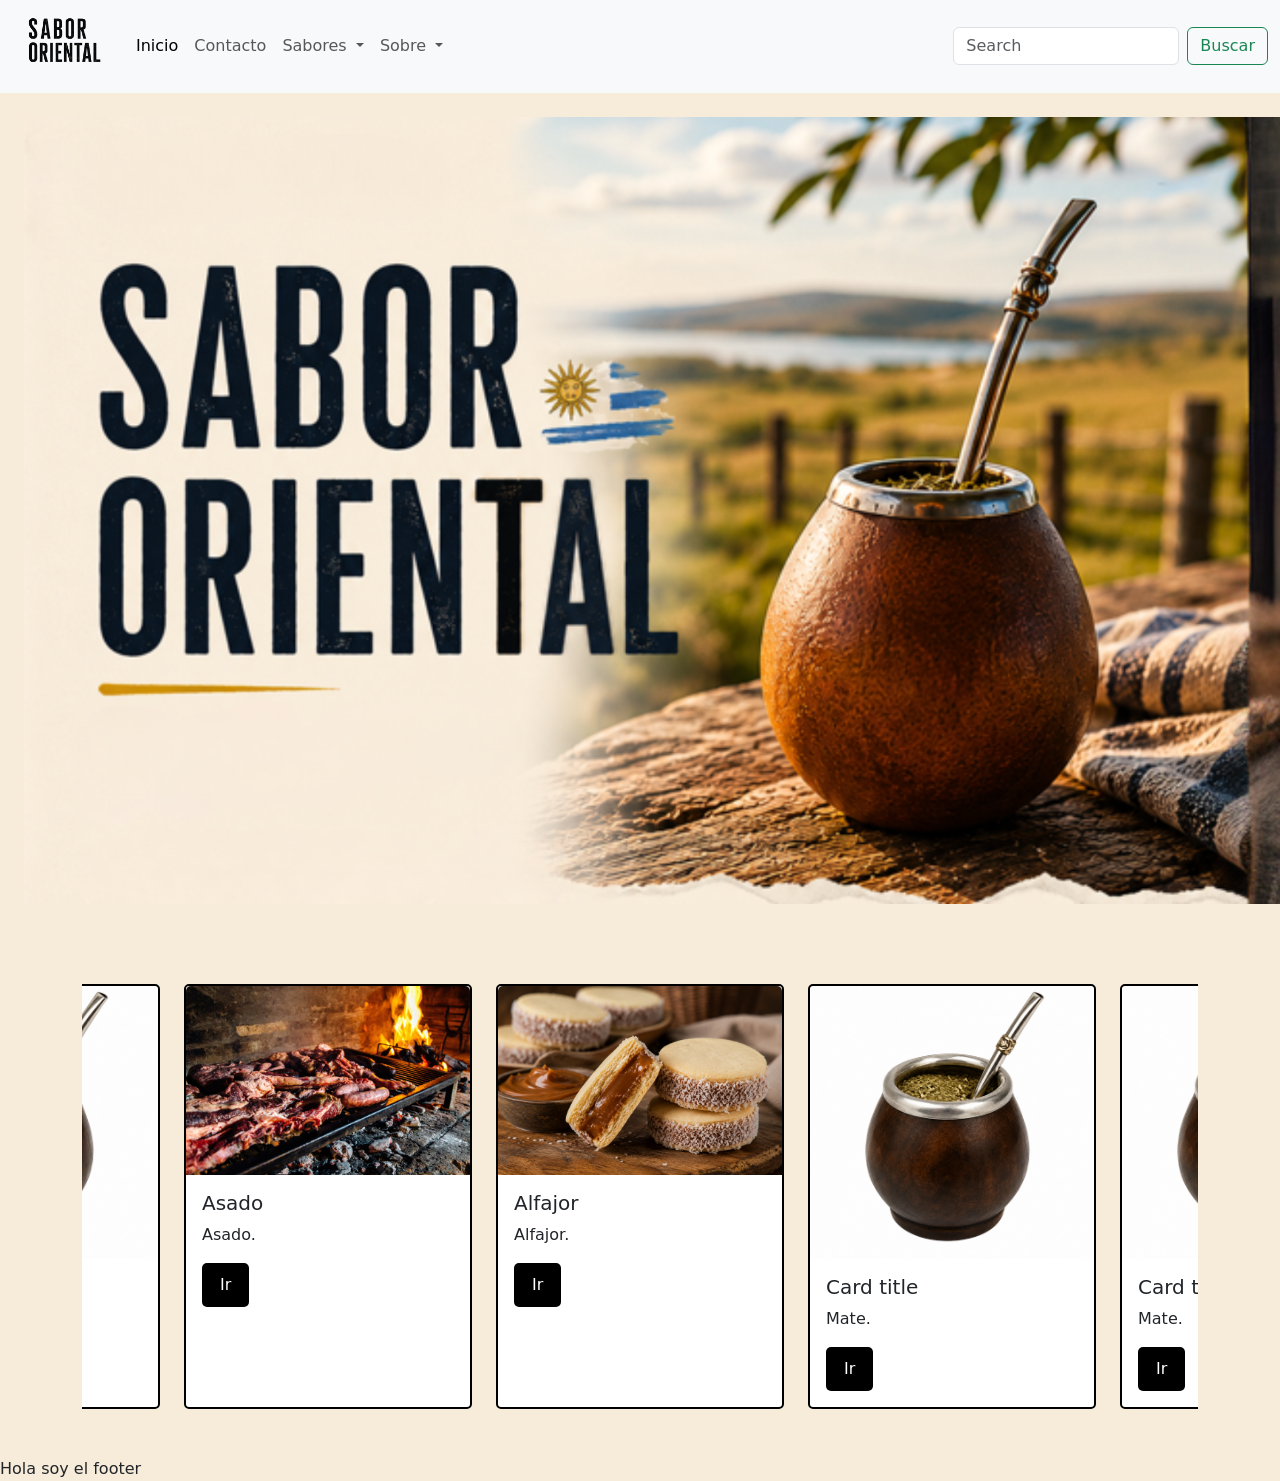
==== commit e7032177: "Nada" ====
--- a/front/home/index.html
+++ b/front/home/index.html
@@ -80,7 +80,7 @@
                 data-bs-toggle="dropdown"
                 aria-expanded="false"
               >
-                Sobre nosotros
+                Sobre
               </a>
               <ul class="dropdown-menu">
                 <li><a class="dropdown-item" href="#">Lusmila</a></li>
@@ -90,7 +90,7 @@
                 <li><a class="dropdown-item" href="#">Pablo</a></li>
                 <li><hr class="dropdown-divider" /></li>
                 <li>
-                  <a class="dropdown-item" href="#">Grupo 4 </a>
+                  <a class="dropdown-item" href="#">Something else here</a>
                 </li>
               </ul>
             </li>
@@ -103,7 +103,7 @@
               aria-label="Search"
             />
             <button class="btn btn-outline-success" type="submit">
-              Search
+              Buscar
             </button>
           </form>
         </div>
@@ -123,137 +123,6 @@
           />
         </h1>
       </hero>
-      <div id="carouselExampleDark" class="carousel slide">
-        <div class="carousel-inner">
-          <div class="carousel-item active">
-            <div class="container">
-              <div class="row align-items-center">
-                <!-- Imagen -->
-                <div class="col-md-6">
-                  <img
-                    src="/front/imagenes/asado.jpg"
-                    class="img-fluid"
-                    alt="Asado"
-                  />
-                </div>
-
-                <!-- Texto -->
-                <div class="col-md-6">
-                  <h2>Asado</h2>
-                  <p>
-                    El asado es uno de los sabores más representativos de
-                    Uruguay, preparado a la parrilla con carne vacuna de alta
-                    calidad.
-                  </p>
-                </div>
-              </div>
-            </div>
-          </div>
-
-          <div class="carousel-item">
-            <div class="container">
-              <div class="row align-items-center">
-                <div class="col-md-6">
-                  <img
-                    src="/front/imagenes/matecard.png"
-                    class="img-fluid"
-                    alt="Mate"
-                  />
-                </div>
-
-                <div class="col-md-6">
-                  <h2>Mate</h2>
-                  <p>
-                    Bebida tradicional que forma parte de la vida cotidiana y la
-                    identidad uruguaya.
-                  </p>
-                </div>
-              </div>
-            </div>
-          </div>
-          <div class="carousel-item">
-            <div class="container">
-              <div class="row align-items-center">
-                <div class="col-md-6">
-                  <img
-                    src="/front/imagenes/torta.png"
-                    class="img-fluid"
-                    alt="Mate"
-                  />
-                </div>
-
-                <div class="col-md-6">
-                  <h2>torta frita</h2>
-                  <p>
-                    Bebida tradicional que forma parte de la vida cotidiana y la
-                    identidad uruguaya.
-                  </p>
-                </div>
-              </div>
-            </div>
-          </div>
-          <div class="carousel-item">
-            <div class="container">
-              <div class="row align-items-center">
-                <div class="col-md-6">
-                  <img
-                    src="/front/imagenes/chivito.png"
-                    class="img-fluid"
-                    alt="Mate"
-                  />
-                </div>
-
-                <div class="col-md-6">
-                  <h2>chivito</h2>
-                  <p>
-                    Bebida tradicional que forma parte de la vida cotidiana y la
-                    identidad uruguaya.
-                  </p>
-                </div>
-              </div>
-            </div>
-          </div>
-          <div class="carousel-item">
-            <div class="container">
-              <div class="row align-items-center">
-                <div class="col-md-6">
-                  <img
-                    src="/front/imagenes/Alfajor.png"
-                    class="img-fluid"
-                    alt="Dulce de leche"
-                  />
-                </div>
-
-                <div class="col-md-6">
-                  <h2>Dulce de leche</h2>
-                  <p>
-                    Uno de los productos más populares de la repostería
-                    uruguaya.
-                  </p>
-                </div>
-              </div>
-            </div>
-          </div>
-        </div>
-
-        <button
-          class="carousel-control-prev"
-          type="button"
-          data-bs-target="#carouselExampleDark"
-          data-bs-slide="prev"
-        >
-          <span class="carousel-control-prev-icon"></span>
-        </button>
-
-        <button
-          class="carousel-control-next"
-          type="button"
-          data-bs-target="#carouselExampleDark"
-          data-bs-slide="next"
-        >
-          <span class="carousel-control-next-icon"></span>
-        </button>
-      </div>
       <!-- Bloque índice o tarjeta principal -->
       <section class="indice">
         <div class="container">
@@ -339,46 +208,7 @@
       <section class="articulo5"></section>
 
       <!-- Pie de página del sitio -->
-      <footer>
-        <footer class="footer-sabor-oriental">
-          <div class="footer-container">
-            <div class="footer-section sobre-nosotros">
-              <h3>Sabor Oriental</h3>
-              <p>
-                Descubriendo las historias, la cultura y la gastronomía que unen
-                a Uruguay con el mundo.
-              </p>
-              <p class="ubicacion">📍 Montevideo, Uruguay</p>
-            </div>
-
-            <div class="footer-section enlaces">
-              <h4>Navegación</h4>
-              <ul>
-                <li><a href="/contacto">Contacto</a></li>
-              </ul>
-            </div>
-
-            <div class="footer-section contacto-redes">
-              <h4>Contacto</h4>
-              <p>
-                Email:
-                <a href="mailto:info@sabororiental.com.uy"
-                  >info@sabororiental.com.uy</a
-                >
-              </p>
-              <div class="redes-sociales">
-                <a href="#" target="_blank">Instagram</a>
-                <a href="#" target="_blank">Facebook</a>
-                <a href="#" target="_blank">YouTube</a>
-              </div>
-            </div>
-          </div>
-
-          <div class="footer-bottom">
-            <p>&copy; 2026 Sabor Oriental. Todos los derechos reservados.</p>
-          </div>
-        </footer>
-      </footer>
+      <footer>Hola soy el footer</footer>
     </main>
     <!-- JavaScript de Bootstrap para funcionalidad de componentes -->
     <script
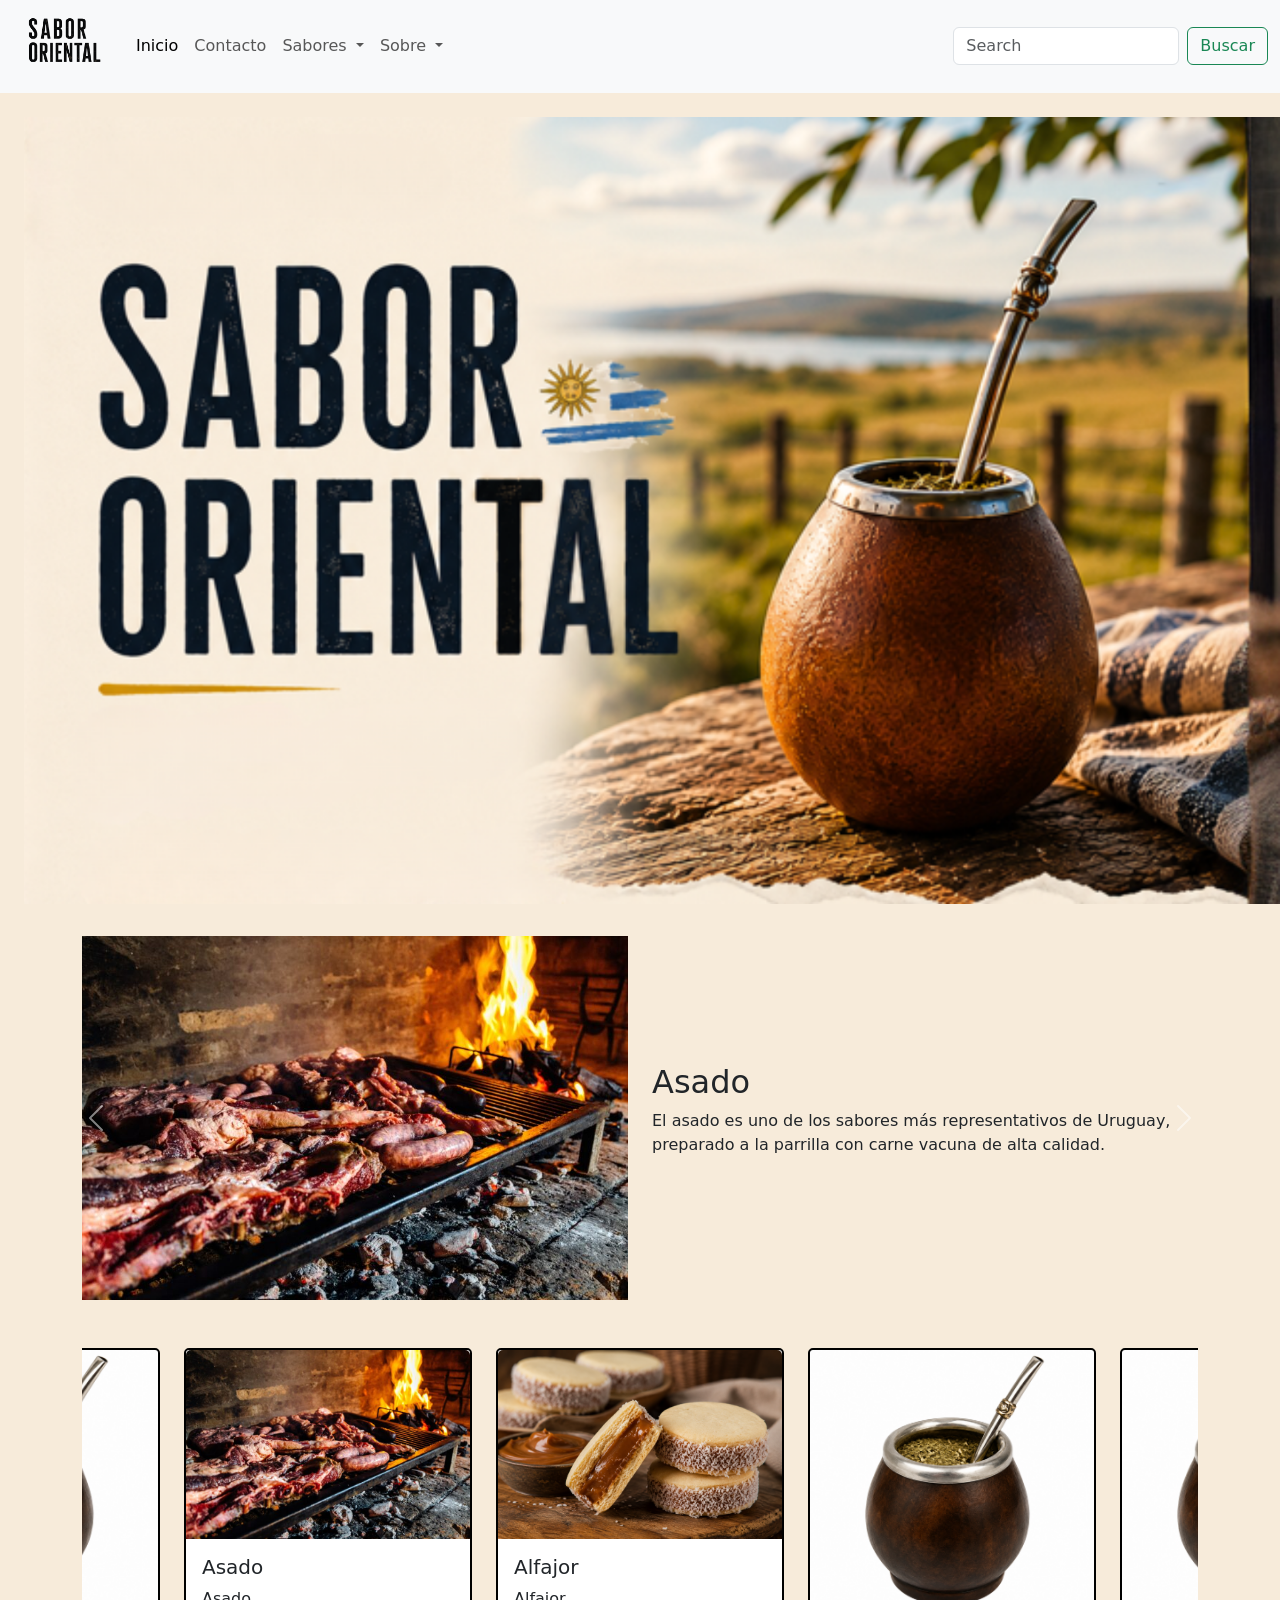
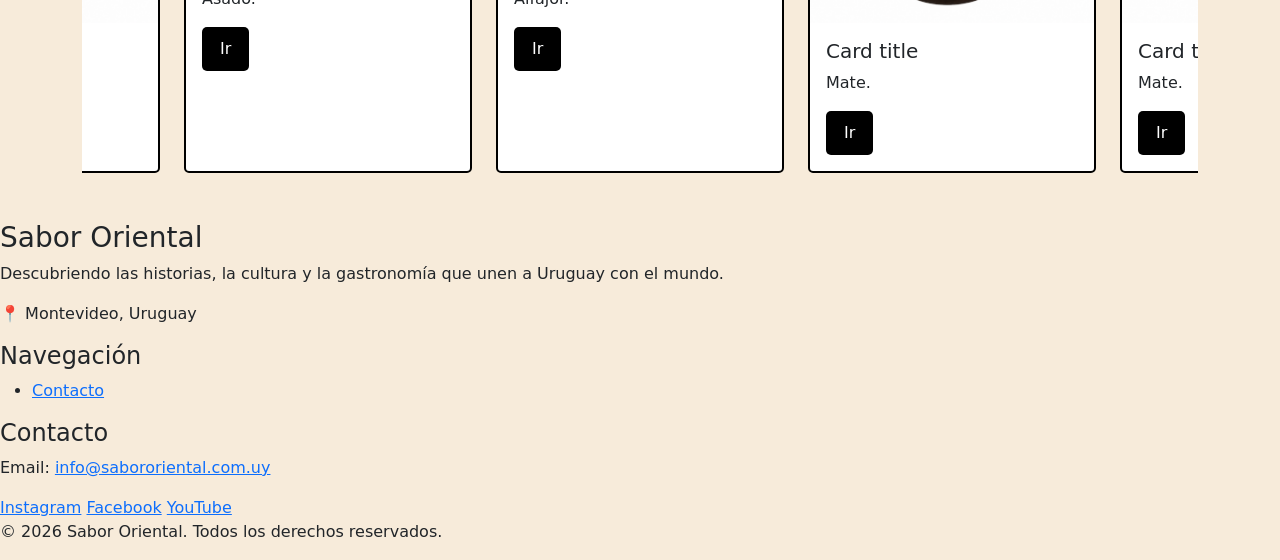
==== commit adf67fdd: "Merge branch 'main' of https://github.com/Pabloom12/FrontEndgrupo4" ====
--- a/front/home/index.html
+++ b/front/home/index.html
@@ -90,7 +90,7 @@
                 <li><a class="dropdown-item" href="#">Pablo</a></li>
                 <li><hr class="dropdown-divider" /></li>
                 <li>
-                  <a class="dropdown-item" href="#">Something else here</a>
+                  <a class="dropdown-item" href="#">Grupo 4 </a>
                 </li>
               </ul>
             </li>
@@ -123,6 +123,137 @@
           />
         </h1>
       </hero>
+      <div id="carouselExampleDark" class="carousel slide">
+        <div class="carousel-inner">
+          <div class="carousel-item active">
+            <div class="container">
+              <div class="row align-items-center">
+                <!-- Imagen -->
+                <div class="col-md-6">
+                  <img
+                    src="/front/imagenes/asado.jpg"
+                    class="img-fluid"
+                    alt="Asado"
+                  />
+                </div>
+
+                <!-- Texto -->
+                <div class="col-md-6">
+                  <h2>Asado</h2>
+                  <p>
+                    El asado es uno de los sabores más representativos de
+                    Uruguay, preparado a la parrilla con carne vacuna de alta
+                    calidad.
+                  </p>
+                </div>
+              </div>
+            </div>
+          </div>
+
+          <div class="carousel-item">
+            <div class="container">
+              <div class="row align-items-center">
+                <div class="col-md-6">
+                  <img
+                    src="/front/imagenes/matecard.png"
+                    class="img-fluid"
+                    alt="Mate"
+                  />
+                </div>
+
+                <div class="col-md-6">
+                  <h2>Mate</h2>
+                  <p>
+                    Bebida tradicional que forma parte de la vida cotidiana y la
+                    identidad uruguaya.
+                  </p>
+                </div>
+              </div>
+            </div>
+          </div>
+          <div class="carousel-item">
+            <div class="container">
+              <div class="row align-items-center">
+                <div class="col-md-6">
+                  <img
+                    src="/front/imagenes/torta.png"
+                    class="img-fluid"
+                    alt="Mate"
+                  />
+                </div>
+
+                <div class="col-md-6">
+                  <h2>torta frita</h2>
+                  <p>
+                    Bebida tradicional que forma parte de la vida cotidiana y la
+                    identidad uruguaya.
+                  </p>
+                </div>
+              </div>
+            </div>
+          </div>
+          <div class="carousel-item">
+            <div class="container">
+              <div class="row align-items-center">
+                <div class="col-md-6">
+                  <img
+                    src="/front/imagenes/chivito.png"
+                    class="img-fluid"
+                    alt="Mate"
+                  />
+                </div>
+
+                <div class="col-md-6">
+                  <h2>chivito</h2>
+                  <p>
+                    Bebida tradicional que forma parte de la vida cotidiana y la
+                    identidad uruguaya.
+                  </p>
+                </div>
+              </div>
+            </div>
+          </div>
+          <div class="carousel-item">
+            <div class="container">
+              <div class="row align-items-center">
+                <div class="col-md-6">
+                  <img
+                    src="/front/imagenes/Alfajor.png"
+                    class="img-fluid"
+                    alt="Dulce de leche"
+                  />
+                </div>
+
+                <div class="col-md-6">
+                  <h2>Dulce de leche</h2>
+                  <p>
+                    Uno de los productos más populares de la repostería
+                    uruguaya.
+                  </p>
+                </div>
+              </div>
+            </div>
+          </div>
+        </div>
+
+        <button
+          class="carousel-control-prev"
+          type="button"
+          data-bs-target="#carouselExampleDark"
+          data-bs-slide="prev"
+        >
+          <span class="carousel-control-prev-icon"></span>
+        </button>
+
+        <button
+          class="carousel-control-next"
+          type="button"
+          data-bs-target="#carouselExampleDark"
+          data-bs-slide="next"
+        >
+          <span class="carousel-control-next-icon"></span>
+        </button>
+      </div>
       <!-- Bloque índice o tarjeta principal -->
       <section class="indice">
         <div class="container">
@@ -208,7 +339,46 @@
       <section class="articulo5"></section>
 
       <!-- Pie de página del sitio -->
-      <footer>Hola soy el footer</footer>
+      <footer>
+        <footer class="footer-sabor-oriental">
+          <div class="footer-container">
+            <div class="footer-section sobre-nosotros">
+              <h3>Sabor Oriental</h3>
+              <p>
+                Descubriendo las historias, la cultura y la gastronomía que unen
+                a Uruguay con el mundo.
+              </p>
+              <p class="ubicacion">📍 Montevideo, Uruguay</p>
+            </div>
+
+            <div class="footer-section enlaces">
+              <h4>Navegación</h4>
+              <ul>
+                <li><a href="/contacto">Contacto</a></li>
+              </ul>
+            </div>
+
+            <div class="footer-section contacto-redes">
+              <h4>Contacto</h4>
+              <p>
+                Email:
+                <a href="mailto:info@sabororiental.com.uy"
+                  >info@sabororiental.com.uy</a
+                >
+              </p>
+              <div class="redes-sociales">
+                <a href="#" target="_blank">Instagram</a>
+                <a href="#" target="_blank">Facebook</a>
+                <a href="#" target="_blank">YouTube</a>
+              </div>
+            </div>
+          </div>
+
+          <div class="footer-bottom">
+            <p>&copy; 2026 Sabor Oriental. Todos los derechos reservados.</p>
+          </div>
+        </footer>
+      </footer>
     </main>
     <!-- JavaScript de Bootstrap para funcionalidad de componentes -->
     <script
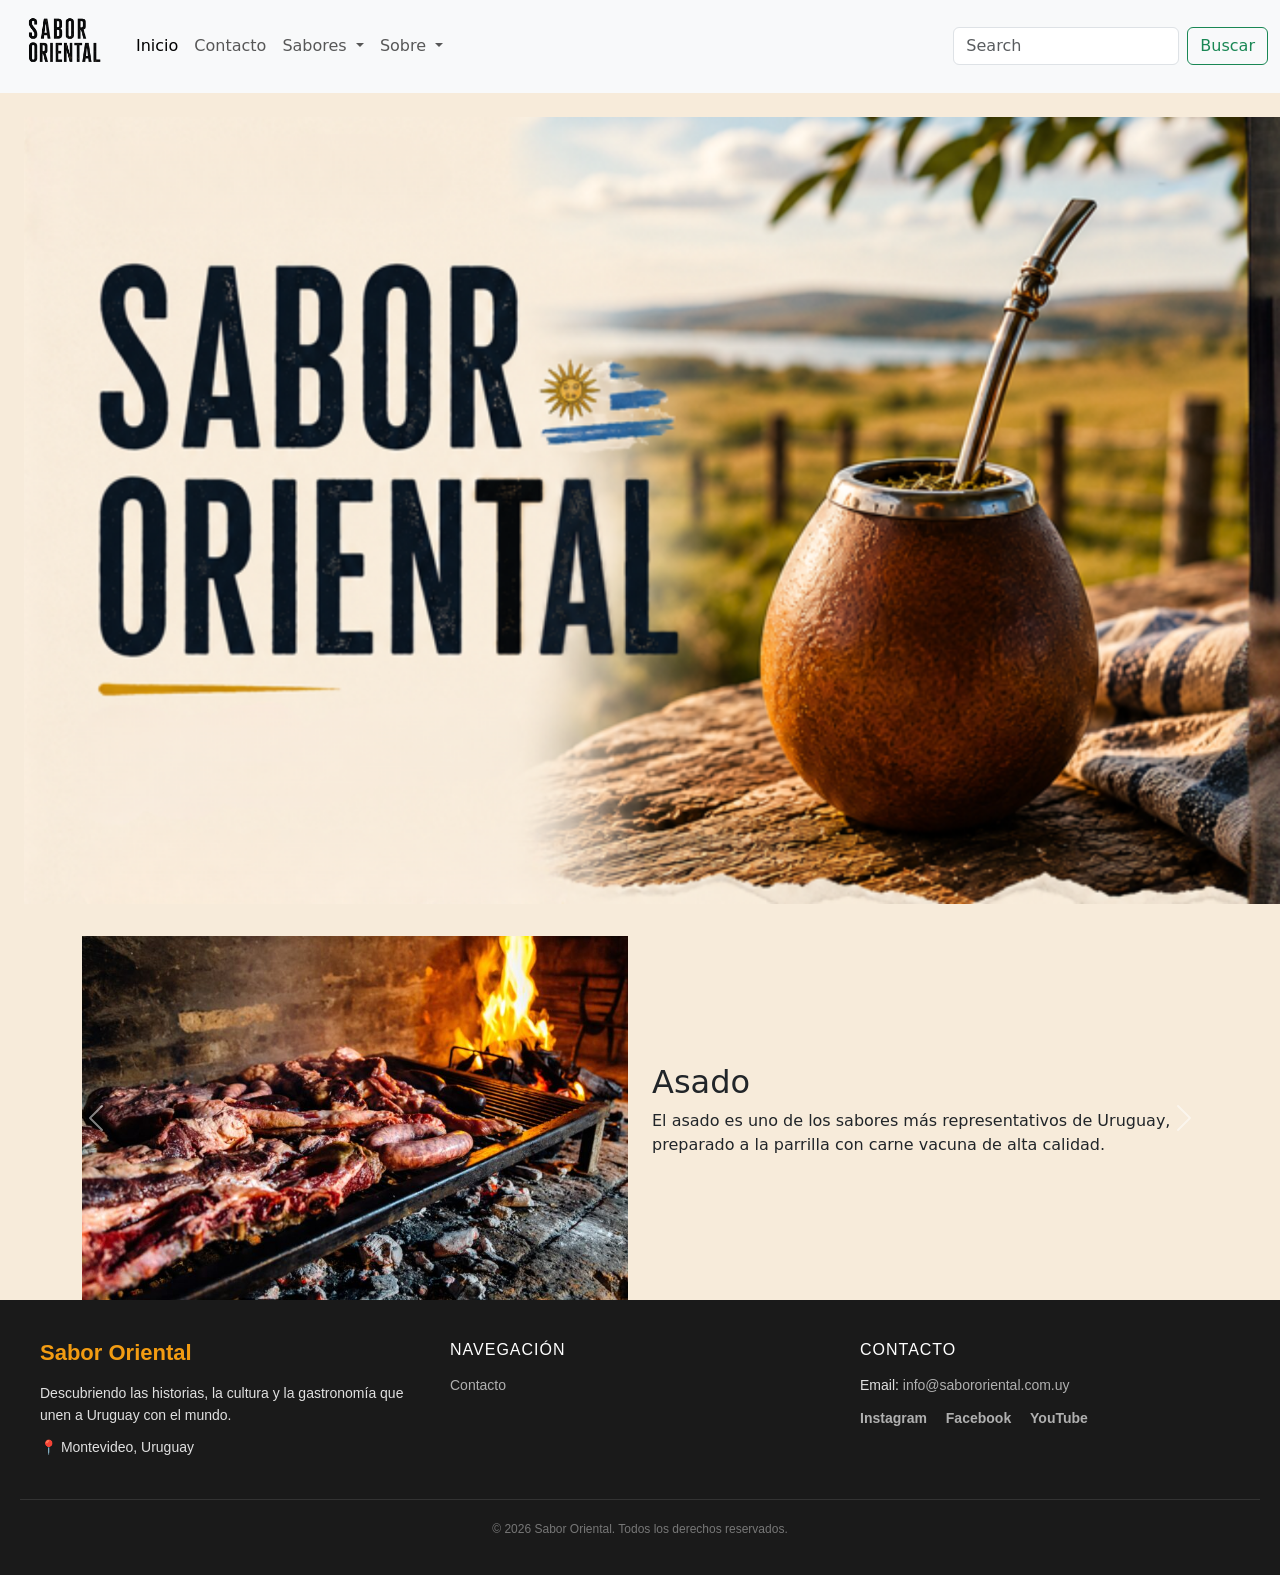
==== commit 5e5c2be3: "ultima actualizacion" ====
--- a/front/home/index.html
+++ b/front/home/index.html
@@ -254,83 +254,7 @@
           <span class="carousel-control-next-icon"></span>
         </button>
       </div>
-      <!-- Bloque índice o tarjeta principal -->
-      <section class="indice">
-        <div class="container">
-          <div class="cards-row">
-            <div class="card" style="width: 18rem">
-              <img
-                src="/front/imagenes/matecard.png"
-                width="150"
-                height="auto"
-                class="card-img-top mx-auto"
-                alt="Mate"
-              />
-              <div class="card-body">
-                <h5 class="card-title">Card title</h5>
-                <p class="card-text">Mate.</p>
-                <button type="button" class="botonmate">Ir</button>
-              </div>
-            </div>
-            <div class="card" style="width: 18rem">
-              <img
-                src="/front/imagenes/asado.jpg"
-                width="150"
-                height="auto"
-                class="card-img-top mx-auto"
-                alt="Asado"
-              />
-              <div class="card-body">
-                <h5 class="card-title">Asado</h5>
-                <p class="card-text">Asado.</p>
-                <button type="button" class="botonmate">Ir</button>
-              </div>
-            </div>
-            <div class="card" style="width: 18rem">
-              <img
-                src="/front/imagenes/Alfajor.png"
-                width="150"
-                height="auto"
-                class="card-img-top mx-auto"
-                alt="Alfajor"
-              />
-              <div class="card-body">
-                <h5 class="card-title">Alfajor</h5>
-                <p class="card-text">Alfajor.</p>
-                <button type="button" class="botonmate">Ir</button>
-              </div>
-            </div>
-            <div class="card" style="width: 18rem">
-              <img
-                src="/front/imagenes/matecard.png"
-                width="150"
-                height="auto"
-                class="card-img-top mx-auto"
-                alt="Mate"
-              />
-              <div class="card-body">
-                <h5 class="card-title">Card title</h5>
-                <p class="card-text">Mate.</p>
-                <button type="button" class="botonmate">Ir</button>
-              </div>
-            </div>
-            <div class="card" style="width: 18rem">
-              <img
-                src="/front/imagenes/matecard.png"
-                width="150"
-                height="auto"
-                class="card-img-top mx-auto"
-                alt="Mate"
-              />
-              <div class="card-body">
-                <h5 class="card-title">Card title</h5>
-                <p class="card-text">Mate.</p>
-                <button type="button" class="botonmate">Ir</button>
-              </div>
-            </div>
-          </div>
-        </div>
-      </section>
+
       <!-- Secciones vacías para futuros artículos o contenido adicional -->
       <section class="articulo1"></section>
       <section class="articulo2"></section>
--- a/front/css/estilos.css
+++ b/front/css/estilos.css
@@ -58,3 +58,89 @@
   right: 0%;
   position: absolute;
 }
+.footer-sabor-oriental {
+  background-color: #1a1a1a; /* Fondo oscuro elegante */
+  color: #e0e0e0;
+  padding: 40px 20px 20px 20px;
+  font-family: "Helvetica Neue", Arial, sans-serif;
+  font-size: 14px;
+  line-height: 1.6;
+}
+
+.footer-container {
+  max-width: 1200px;
+  margin: 0 auto;
+  display: grid;
+  grid-template-columns: repeat(auto-fit, minmax(250px, 1fr));
+  gap: 30px;
+}
+
+/* Títulos de las secciones */
+.footer-section h3 {
+  color: #f39c12; /* Color dorado / naranja cálido */
+  font-size: 22px;
+  margin-bottom: 15px;
+  font-weight: bold;
+}
+
+.footer-section h4 {
+  color: #ffffff;
+  font-size: 16px;
+  margin-bottom: 15px;
+  text-transform: uppercase;
+  letter-spacing: 1px;
+}
+
+.footer-section p {
+  margin: 0 0 10px 0;
+}
+
+/* Enlaces y Listas */
+.footer-section ul {
+  list-style: none;
+  padding: 0;
+  margin: 0;
+}
+
+.footer-section ul li {
+  margin-bottom: 8px;
+}
+
+.footer-section a {
+  color: #b0b0b0;
+  text-decoration: none;
+  transition: color 0.3s ease;
+}
+
+.footer-section a:hover {
+  color: #f39c12; /* Color al pasar el mouse */
+}
+
+/* Redes Sociales */
+.redes-sociales a {
+  display: inline-block;
+  margin-right: 15px;
+  font-weight: bold;
+}
+
+/* Barra Inferior de Créditos */
+.footer-bottom {
+  border-top: 1px solid #333;
+  margin-top: 30px;
+  padding-top: 20px;
+  text-align: center;
+  font-size: 12px;
+  color: #777;
+}
+
+/* ==========================================
+   RESPONSIVE (Adaptación a Celulares)
+   ========================================== */
+@media (max-width: 768px) {
+  .footer-container {
+    text-align: center;
+  }
+  .redes-sociales a {
+    margin: 0 10px;
+  }
+}
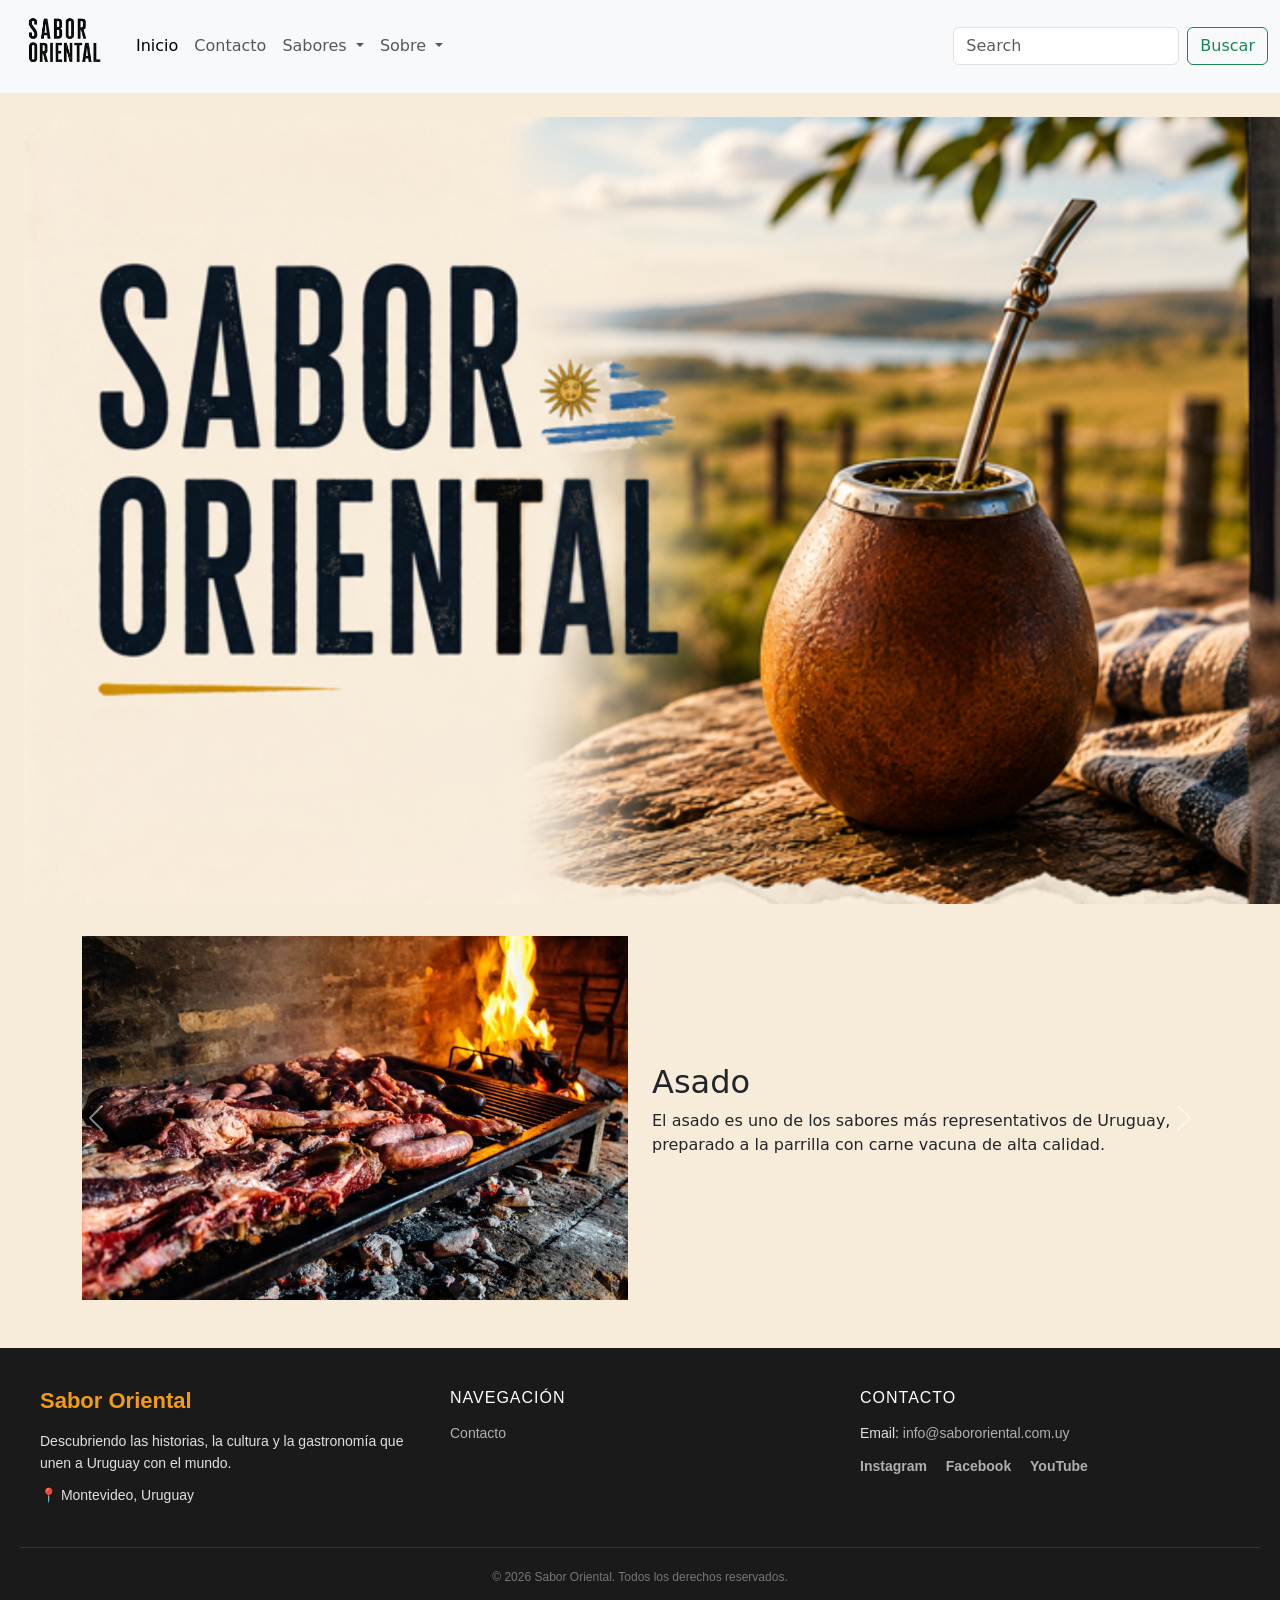
==== commit a51dc503: "margen footer" ====
--- a/front/home/index.html
+++ b/front/home/index.html
@@ -264,7 +264,7 @@
 
       <!-- Pie de página del sitio -->
       <footer>
-        <footer class="footer-sabor-oriental">
+        <footer class="mt-5 footer-sabor-oriental">
           <div class="footer-container">
             <div class="footer-section sobre-nosotros">
               <h3>Sabor Oriental</h3>
